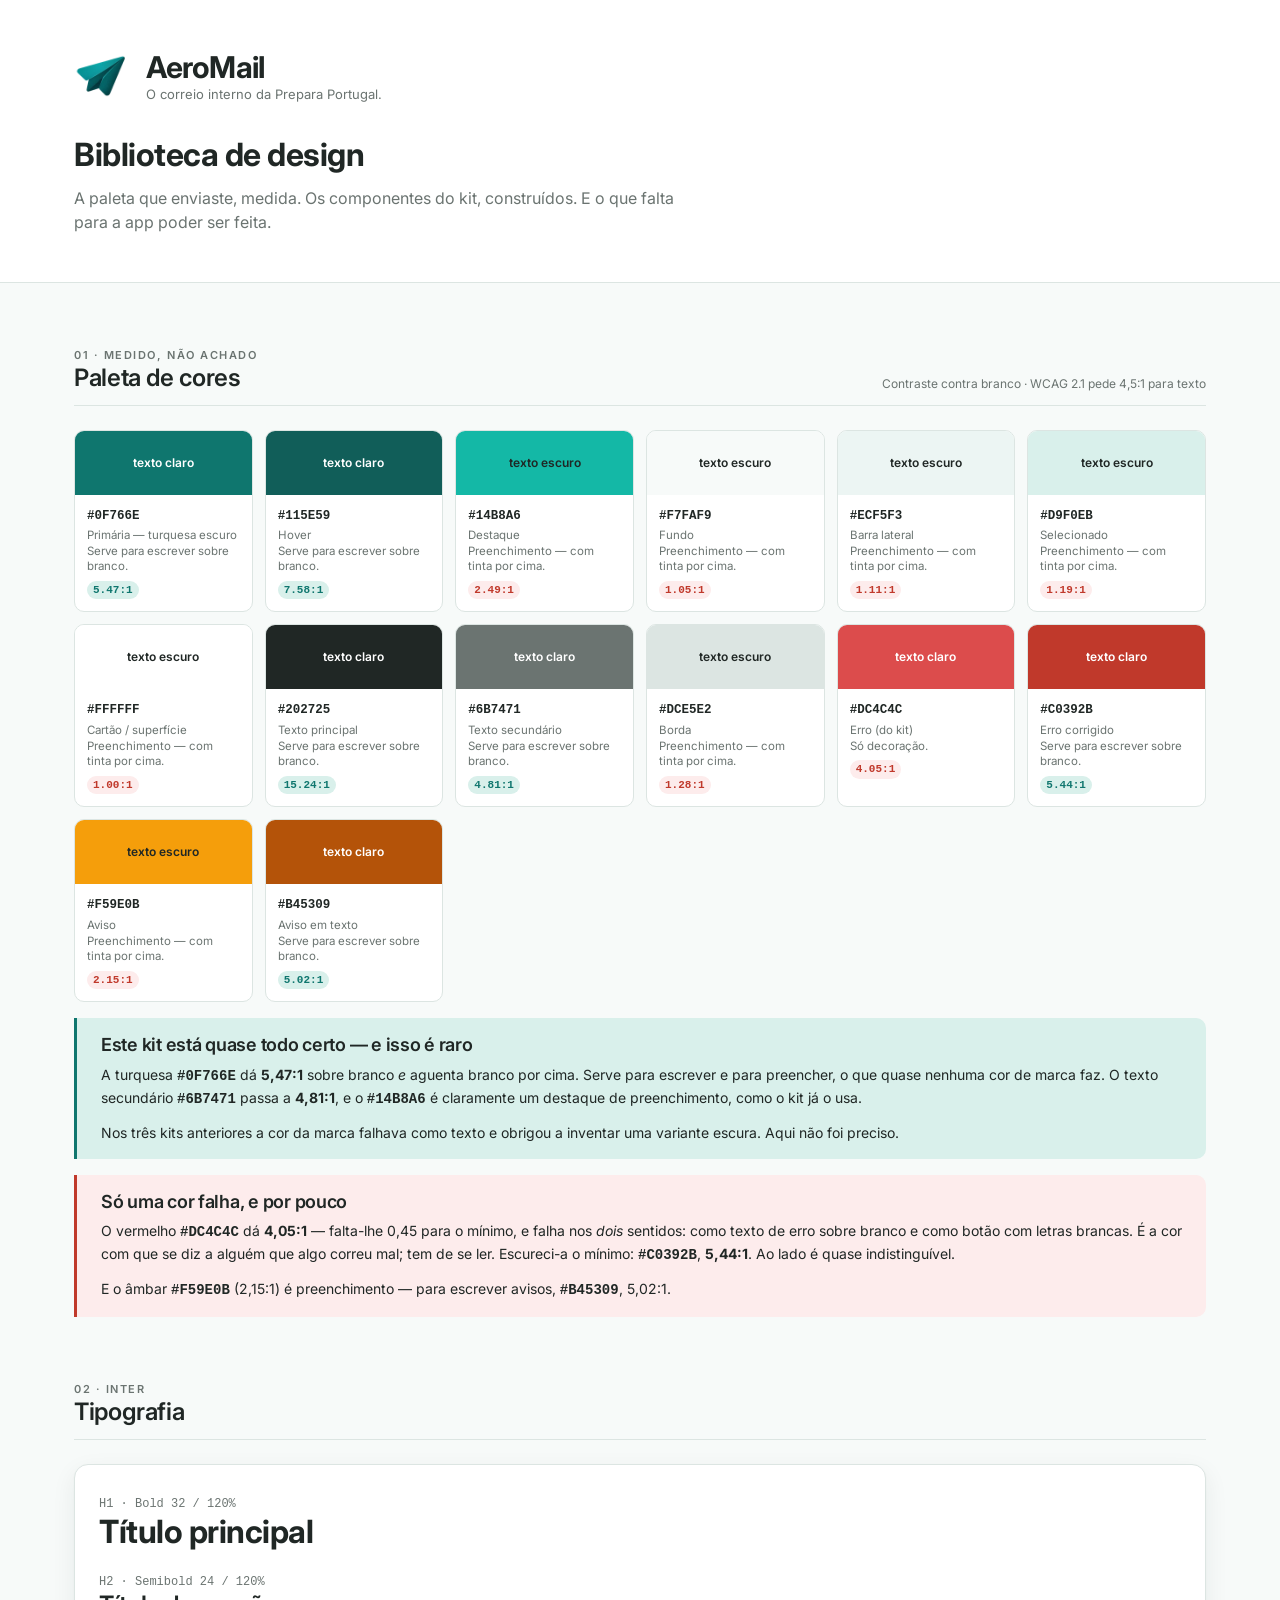
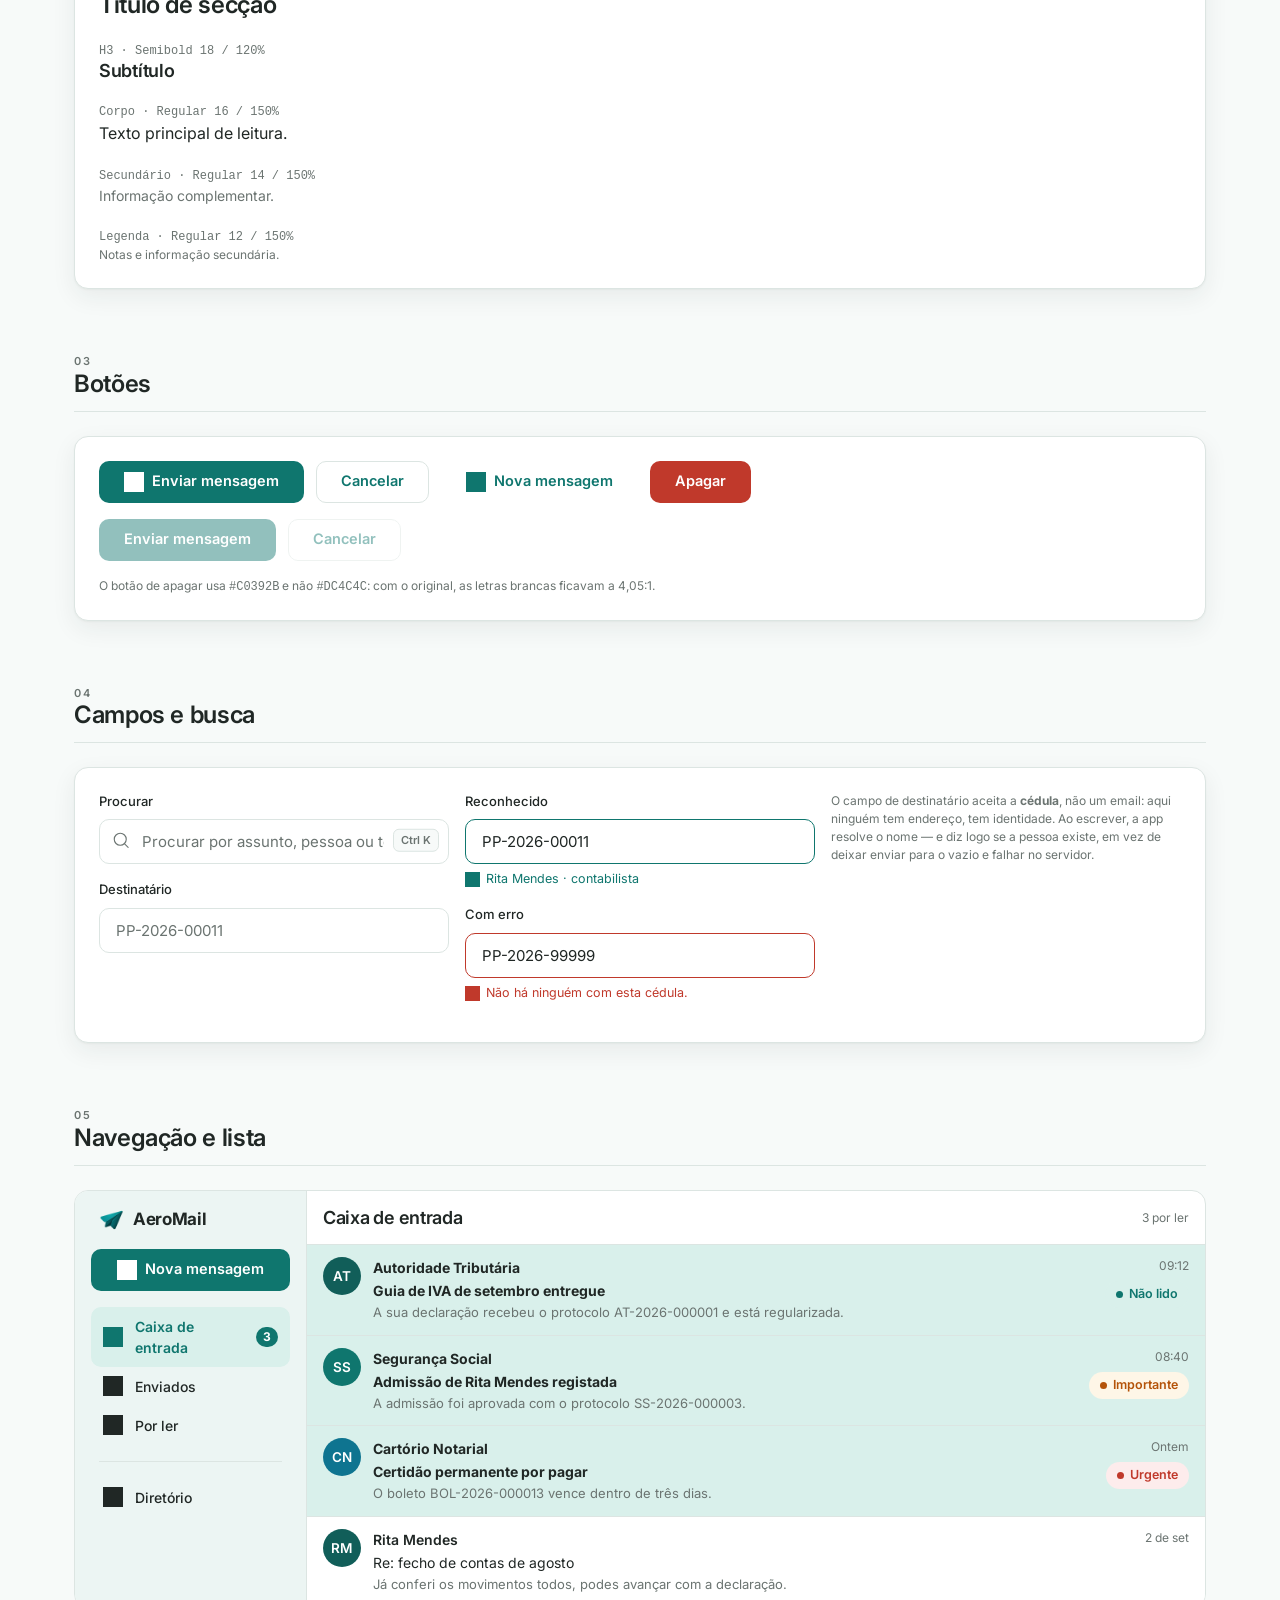
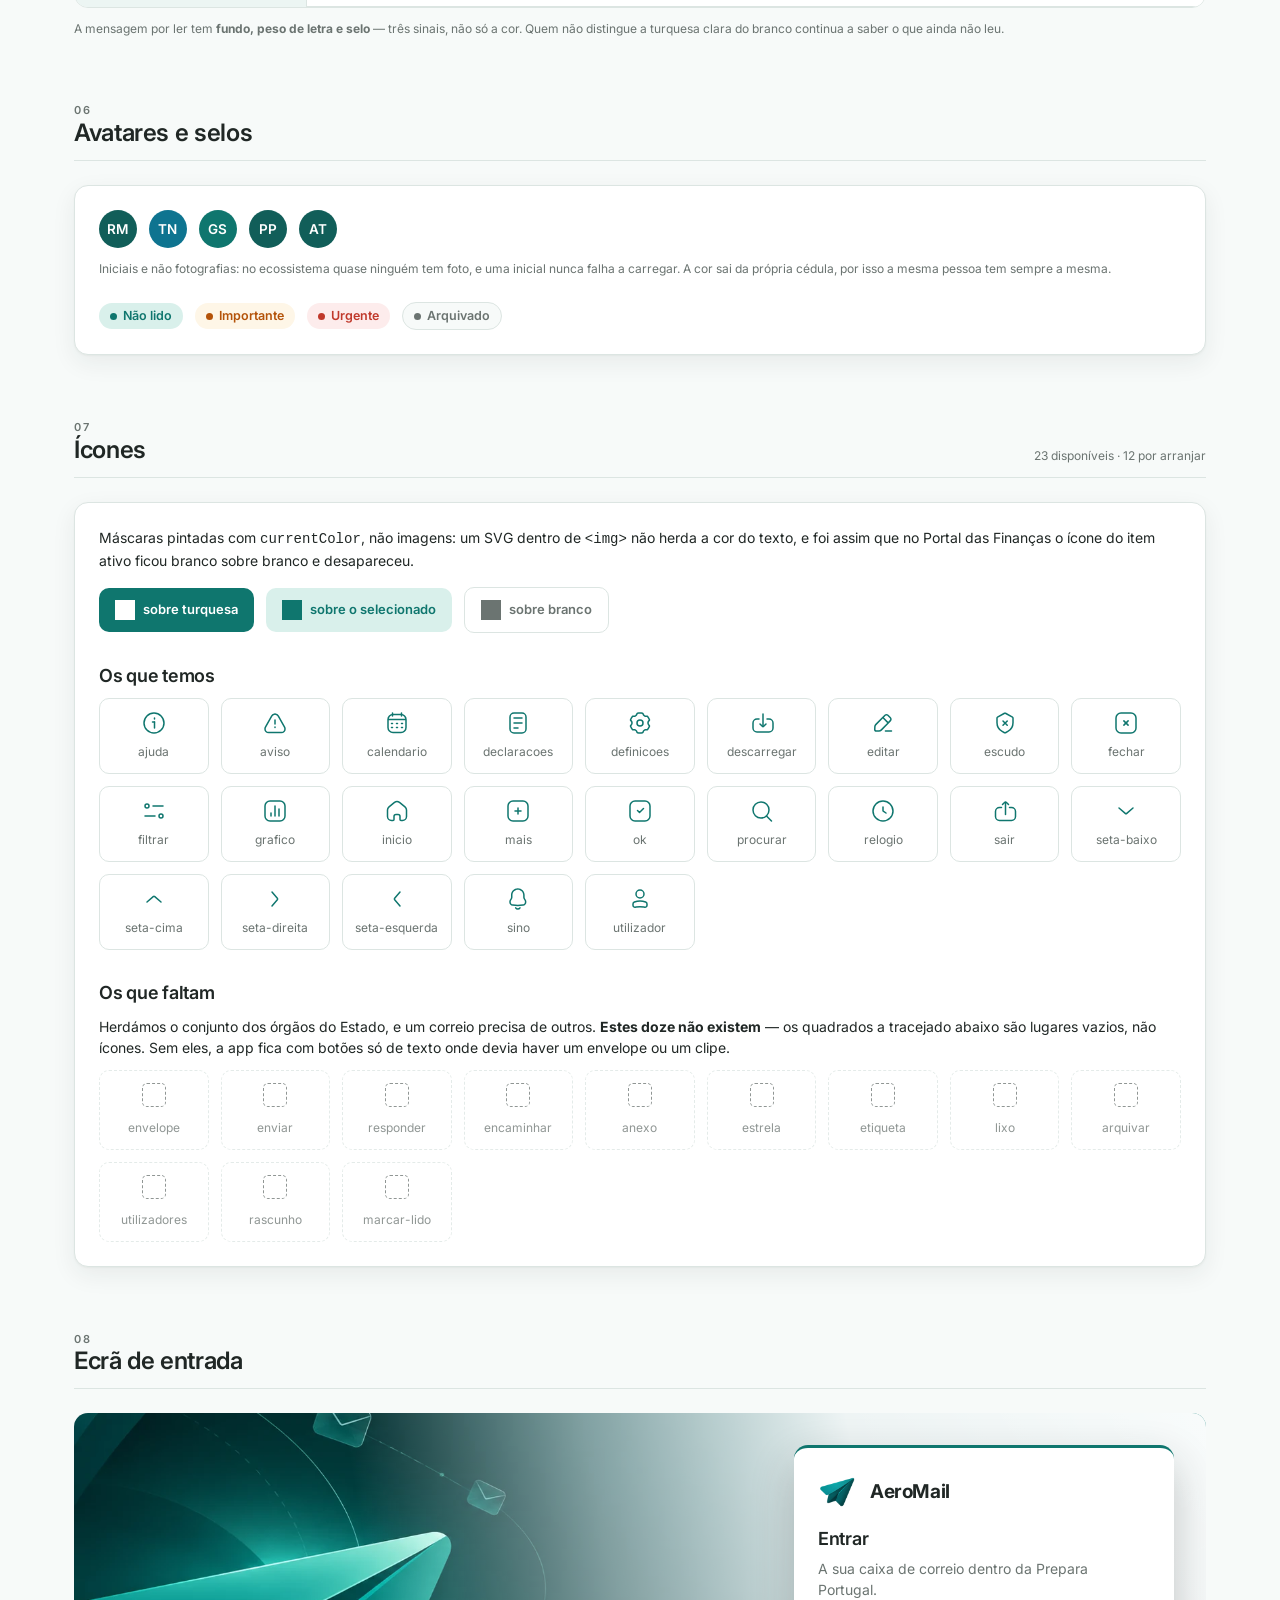
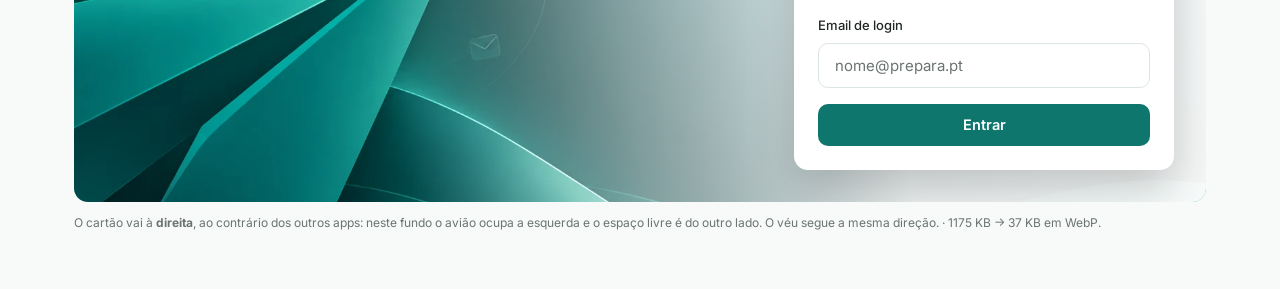
==== biblioteca.html @ ef075fa2 "feat(aeromail): biblioteca de design, marca e fundo O pp-correio passa a chamar-se AeroMail.  A pale" ====
<!DOCTYPE html>
<html lang="pt-PT">
<head>
<meta charset="UTF-8" />
<meta name="viewport" content="width=device-width, initial-scale=1.0" />
<meta name="am-versao" content="49abd3d5420c" />
<title>Biblioteca — AeroMail</title>
<link rel="icon" href="favicon-32.png" />
<link rel="preconnect" href="https://fonts.googleapis.com" />
<link rel="preconnect" href="https://fonts.gstatic.com" crossorigin />
<link rel="stylesheet" href="https://fonts.googleapis.com/css2?family=Inter:wght@400;500;600;700&display=swap" />
<style>
:root{
  /* ── a paleta do kit ────────────────────────────────────────────── */
  --am-primaria:#0F766E;      /* turquesa escuro — texto E fundo */
  --am-hover:#115E59;
  --am-destaque:#14B8A6;      /* PREENCHIMENTO, não texto */
  --am-fundo:#F7FAF9;
  --am-sidebar:#ECF5F3;
  --am-selecionado:#D9F0EB;
  --am-superficie:#FFFFFF;
  --am-tinta:#202725;
  --am-secundario:#6B7471;
  --am-borda:#DCE5E2;
  --am-erro:#DC4C4C;
  --am-aviso:#F59E0B;

  /* ── as duas correções que a medição obrigou ─────────────────────── */
  /* #DC4C4C dá 4,05:1 — falha por pouco, e falha nos dois sentidos.
     #C0392B é o mesmo vermelho, ligeiramente mais fundo: 5,44:1. */
  --am-erro-texto:#C0392B;
  /* #F59E0B é preenchimento (2,15:1). Para escrever, #B45309: 5,02:1. */
  --am-aviso-texto:#B45309;

  --am-erro-veu:#FDECEC;
  --am-aviso-veu:#FEF6E7;
  --am-ok-veu:#D9F0EB;

  --am-e1:4px; --am-e2:8px; --am-e3:12px; --am-e4:16px;
  --am-e5:24px; --am-e6:32px; --am-e7:48px; --am-e8:64px;
  --am-r:10px; --am-r-painel:14px;
  --am-sombra:0 1px 2px rgba(32,39,37,.04), 0 8px 24px rgba(32,39,37,.07);
  --am-fonte:"Inter", system-ui, -apple-system, "Segoe UI", sans-serif;
}
*{box-sizing:border-box}
body{margin:0;background:var(--am-fundo);color:var(--am-tinta);
     font:400 16px/1.5 var(--am-fonte);-webkit-font-smoothing:antialiased}
h1,h2,h3{margin:0;line-height:1.2;letter-spacing:-.015em}
h1{font-size:32px;font-weight:700} h2{font-size:24px;font-weight:600} h3{font-size:18px;font-weight:600}
p{margin:0}
a{color:var(--am-primaria)}
.env{max-width:1180px;margin:0 auto;padding:var(--am-e6) var(--am-e5) var(--am-e8)}
.sobre{font-size:11px;font-weight:600;letter-spacing:.14em;text-transform:uppercase;color:var(--am-secundario)}
.suave{color:var(--am-secundario)}
.pequeno{font-size:14px}
.legenda{font-size:12px;color:var(--am-secundario)}
.mono{font-family:ui-monospace,"SF Mono",Menlo,monospace;font-variant-numeric:tabular-nums}
section{margin-top:var(--am-e8)}
.cab{display:flex;align-items:flex-end;justify-content:space-between;gap:var(--am-e4);
     padding-bottom:var(--am-e3);border-bottom:1px solid var(--am-borda);margin-bottom:var(--am-e5)}
.painel{background:var(--am-superficie);border:1px solid var(--am-borda);
        border-radius:var(--am-r-painel);padding:var(--am-e5);box-shadow:var(--am-sombra)}
.grade{display:grid;gap:var(--am-e4);grid-template-columns:repeat(auto-fit,minmax(240px,1fr))}
.fila{display:flex;flex-wrap:wrap;gap:var(--am-e3);align-items:center}

/* ── topo ─────────────────────────────────────────────────────────── */
.topo{background:var(--am-superficie);border-bottom:1px solid var(--am-borda)}
.marca{display:flex;align-items:center;gap:var(--am-e4)}
.marca img{width:56px;height:56px;display:block}
.marca .nome{font-weight:700;font-size:30px;line-height:1;letter-spacing:-.03em}
.marca .nome small{display:block;font-weight:400;font-size:13px;letter-spacing:0;
                   color:var(--am-secundario);margin-top:6px}

/* ── paleta ───────────────────────────────────────────────────────── */
.cores{display:grid;gap:var(--am-e3);grid-template-columns:repeat(auto-fill,minmax(152px,1fr))}
.cor{border:1px solid var(--am-borda);border-radius:var(--am-r);overflow:hidden;background:#fff}
.cor .amostra{height:64px;display:grid;place-items:center;font-size:12px;font-weight:600}
.cor .ficha{padding:var(--am-e3)}
.cor .hex{font-family:ui-monospace,monospace;font-size:12.5px;font-weight:600}
.cor .uso{font-size:11.5px;color:var(--am-secundario);margin-top:3px;line-height:1.35}
.ratio{display:inline-block;font-family:ui-monospace,monospace;font-size:11px;font-weight:600;
       padding:1px 6px;border-radius:99px;margin-top:6px}
.passa{background:var(--am-ok-veu);color:var(--am-primaria)}
.falha{background:var(--am-erro-veu);color:var(--am-erro-texto)}

/* ── botões ───────────────────────────────────────────────────────── */
.botao{display:inline-flex;align-items:center;justify-content:center;gap:var(--am-e2);
       min-height:42px;padding:0 var(--am-e5);border:1px solid transparent;border-radius:var(--am-r);
       font:600 14.5px/1 var(--am-fonte);cursor:pointer;text-decoration:none;
       transition:background 120ms ease,border-color 120ms ease}
.botao-primario{background:var(--am-primaria);color:#fff}
.botao-primario:hover{background:var(--am-hover)}
.botao-secundario{background:transparent;color:var(--am-primaria);border-color:var(--am-borda)}
.botao-secundario:hover{background:var(--am-selecionado);border-color:var(--am-primaria)}
.botao-fantasma{background:transparent;color:var(--am-primaria)}
.botao-fantasma:hover{background:var(--am-selecionado)}
.botao-perigo{background:var(--am-erro-texto);color:#fff}
.botao-perigo:hover{background:#9C2E22}
.botao:disabled{opacity:.45;cursor:not-allowed}
.botao:focus-visible{outline:2px solid var(--am-primaria);outline-offset:2px}

/* ── campos ───────────────────────────────────────────────────────── */
.campo{margin-bottom:var(--am-e4)}
.campo label{display:block;font-size:13px;font-weight:500;margin-bottom:var(--am-e2)}
.campo input,.campo textarea,.campo select{
  width:100%;min-height:44px;padding:11px var(--am-e4);
  font:400 15px/1.4 var(--am-fonte);color:var(--am-tinta);background:#fff;
  border:1px solid var(--am-borda);border-radius:var(--am-r);
  transition:border-color 120ms ease,box-shadow 120ms ease}
.campo input::placeholder{color:var(--am-secundario);opacity:1}
.campo input:focus,.campo textarea:focus{outline:none;border-color:var(--am-primaria);
  box-shadow:0 0 0 3px rgba(15,118,110,.18)}
.campo.erro input{border-color:var(--am-erro-texto)}
.campo.sucesso input{border-color:var(--am-primaria)}
.campo .nota{font-size:12.5px;margin-top:6px;display:flex;align-items:center;gap:6px}
.campo.erro .nota{color:var(--am-erro-texto)}
.campo.sucesso .nota{color:var(--am-primaria)}
.busca{position:relative}
.busca input{padding-left:42px;padding-right:64px}
.busca .lupa{position:absolute;left:13px;top:50%;transform:translateY(-50%);
             width:18px;height:18px;background:var(--am-secundario);
             -webkit-mask:var(--i) center/contain no-repeat;mask:var(--i) center/contain no-repeat}
.atalho{position:absolute;right:10px;top:50%;transform:translateY(-50%);
        font-size:11px;font-weight:600;color:var(--am-secundario);
        border:1px solid var(--am-borda);border-radius:6px;padding:2px 7px;background:var(--am-fundo)}

/* ── ícones ───────────────────────────────────────────────────────── */
.icone{display:inline-block;width:20px;height:20px;flex-shrink:0;vertical-align:-4px;
       background-color:currentColor;
       -webkit-mask:var(--i) center/contain no-repeat;mask:var(--i) center/contain no-repeat}
.icones{display:grid;gap:var(--am-e3);grid-template-columns:repeat(auto-fill,minmax(108px,1fr))}
.icone-ficha{text-align:center;padding:var(--am-e3);border:1px solid var(--am-borda);border-radius:var(--am-r)}
.icone-falta{border-style:dashed;color:var(--am-secundario);opacity:.75}
.icone-ficha .legenda{margin-top:6px;word-break:break-word}

/* ── barra lateral ────────────────────────────────────────────────── */
.demo{display:grid;grid-template-columns:232px minmax(0,1fr);border:1px solid var(--am-borda);
      border-radius:var(--am-r-painel);overflow:hidden;background:#fff}
.lateral{background:var(--am-sidebar);padding:var(--am-e4);border-right:1px solid var(--am-borda)}
.lateral .marca-mini{display:flex;align-items:center;gap:var(--am-e2);padding:0 var(--am-e2) var(--am-e4)}
.lateral .marca-mini img{width:26px;height:26px}
.lateral .marca-mini span{font-weight:700;font-size:17px;letter-spacing:-.02em}
.lateral a{display:flex;align-items:center;gap:var(--am-e3);padding:9px var(--am-e3);
  border-radius:var(--am-r);color:var(--am-tinta);text-decoration:none;font-size:14px;font-weight:500}
.lateral a:hover{background:var(--am-selecionado)}
.lateral a[aria-current="page"]{background:var(--am-selecionado);color:var(--am-primaria);font-weight:600}
.lateral .conta{margin-left:auto;font-size:12px;font-weight:700;
                background:var(--am-primaria);color:#fff;border-radius:99px;padding:1px 7px}
.lateral hr{border:0;border-top:1px solid var(--am-borda);margin:var(--am-e4) var(--am-e2)}

/* ── avatares ─────────────────────────────────────────────────────── */
.avatar{width:38px;height:38px;border-radius:50%;display:grid;place-items:center;
        font-weight:600;font-size:13.5px;color:#fff;flex-shrink:0;letter-spacing:.02em}

/* ── selos ────────────────────────────────────────────────────────── */
.selo{display:inline-flex;align-items:center;gap:6px;padding:4px 11px;border-radius:99px;
      font-size:12.5px;font-weight:600}
.selo .ponto{width:7px;height:7px;border-radius:50%;background:currentColor}
.selo-nao-lido{background:var(--am-ok-veu);color:var(--am-primaria)}
.selo-importante{background:var(--am-aviso-veu);color:var(--am-aviso-texto)}
.selo-urgente{background:var(--am-erro-veu);color:var(--am-erro-texto)}
.selo-neutro{background:var(--am-fundo);color:var(--am-secundario);border:1px solid var(--am-borda)}

/* ── item de correio ──────────────────────────────────────────────── */
.item{display:flex;align-items:flex-start;gap:var(--am-e3);padding:var(--am-e3) var(--am-e4);
      border-bottom:1px solid var(--am-borda);cursor:pointer;background:#fff}
.item:hover{background:var(--am-fundo)}
.item[data-nao-lido="true"]{background:var(--am-selecionado)}
.item[data-nao-lido="true"] .de,.item[data-nao-lido="true"] .assunto{font-weight:700}
.item .de{font-size:14px;font-weight:600}
.item .assunto{font-size:14px;margin-top:2px}
.item .excerto{font-size:13px;color:var(--am-secundario);margin-top:2px;
               overflow:hidden;text-overflow:ellipsis;white-space:nowrap}
.item .hora{font-size:12px;color:var(--am-secundario);white-space:nowrap}
.lista{border:1px solid var(--am-borda);border-radius:var(--am-r-painel);overflow:hidden}
.lista .item:last-child{border-bottom:0}

/* ── entrada ──────────────────────────────────────────────────────── */
.entrada{position:relative;min-height:340px;display:flex;align-items:center;
         justify-content:flex-end;padding:var(--am-e6);
         background:url('web/marca/fundo-entrada.webp') center/cover;
         border-radius:var(--am-r-painel);overflow:hidden}
/* O avião do fundo está à ESQUERDA e o espaço livre à direita — ao
   contrário dos outros apps, o cartão assenta à direita. */
.entrada::before{content:'';position:absolute;inset:0;
  background:linear-gradient(260deg, rgba(255,255,255,.97) 0%, rgba(255,255,255,.93) 30%,
             rgba(255,255,255,.5) 52%, rgba(255,255,255,0) 72%)}
.entrada-cartao{position:relative;width:100%;max-width:380px;background:#fff;
  border-radius:var(--am-r-painel);border-top:3px solid var(--am-primaria);
  box-shadow:0 18px 44px rgba(32,39,37,.24);padding:var(--am-e5)}

.aviso-caixa{background:var(--am-selecionado);border-left:3px solid var(--am-primaria);
             border-radius:0 var(--am-r) var(--am-r) 0;padding:var(--am-e4) var(--am-e5);
             margin-top:var(--am-e4)}
</style>
</head>
<body>

<header class="topo">
  <div class="env" style="padding-block:var(--am-e7)">
    <div class="marca">
      <picture>
        <source srcset="web/marca/am-marca.webp" type="image/webp" />
        <img src="web/marca/am-marca.png" alt="" width="56" height="56" />
      </picture>
      <div class="nome">AeroMail<small>O correio interno da Prepara Portugal.</small></div>
    </div>
    <h1 style="margin-top:var(--am-e6);max-width:20ch">Biblioteca de design</h1>
    <p class="suave" style="margin-top:var(--am-e3);max-width:62ch">
      A paleta que enviaste, medida. Os componentes do kit, construídos. E o
      que falta para a app poder ser feita.
    </p>
  </div>
</header>

<div class="env">

<!-- ═══ 01. PALETA ═══════════════════════════════════════════════ -->
<section style="margin-top:var(--am-e6)">
  <div class="cab">
    <div><p class="sobre">01 · medido, não achado</p><h2>Paleta de cores</h2></div>
    <p class="legenda">Contraste contra branco · WCAG 2.1 pede 4,5:1 para texto</p>
  </div>

  <div class="cores" id="cores"></div>

  <div class="aviso-caixa">
    <h3>Este kit está quase todo certo — e isso é raro</h3>
    <p class="pequeno" style="margin-top:var(--am-e2)">
      A turquesa <strong class="mono">#0F766E</strong> dá <strong>5,47:1</strong>
      sobre branco <em>e</em> aguenta branco por cima. Serve para escrever e para
      preencher, o que quase nenhuma cor de marca faz. O texto secundário
      <strong class="mono">#6B7471</strong> passa a <strong>4,81:1</strong>, e o
      <strong class="mono">#14B8A6</strong> é claramente um destaque de
      preenchimento, como o kit já o usa.
    </p>
    <p class="pequeno" style="margin-top:var(--am-e3)">
      Nos três kits anteriores a cor da marca falhava como texto e obrigou a
      inventar uma variante escura. Aqui não foi preciso.
    </p>
  </div>

  <div class="aviso-caixa" style="border-left-color:var(--am-erro-texto);background:var(--am-erro-veu)">
    <h3>Só uma cor falha, e por pouco</h3>
    <p class="pequeno" style="margin-top:var(--am-e2)">
      O vermelho <strong class="mono">#DC4C4C</strong> dá <strong>4,05:1</strong> —
      falta-lhe 0,45 para o mínimo, e falha nos <em>dois</em> sentidos: como texto
      de erro sobre branco e como botão com letras brancas. É a cor com que se
      diz a alguém que algo correu mal; tem de se ler.
      Escureci-a o mínimo: <strong class="mono">#C0392B</strong>, <strong>5,44:1</strong>.
      Ao lado é quase indistinguível.
    </p>
    <p class="pequeno" style="margin-top:var(--am-e3)">
      E o âmbar <strong class="mono">#F59E0B</strong> (2,15:1) é preenchimento —
      para escrever avisos, <strong class="mono">#B45309</strong>, 5,02:1.
    </p>
  </div>
</section>

<!-- ═══ 02. TIPOGRAFIA ═══════════════════════════════════════════ -->
<section>
  <div class="cab"><div><p class="sobre">02 · Inter</p><h2>Tipografia</h2></div></div>
  <div class="painel" style="display:grid;gap:var(--am-e4)">
    <div><span class="legenda mono">H1 · Bold 32 / 120%</span><h1>Título principal</h1></div>
    <div><span class="legenda mono">H2 · Semibold 24 / 120%</span><h2>Título de secção</h2></div>
    <div><span class="legenda mono">H3 · Semibold 18 / 120%</span><h3>Subtítulo</h3></div>
    <div><span class="legenda mono">Corpo · Regular 16 / 150%</span><p>Texto principal de leitura.</p></div>
    <div><span class="legenda mono">Secundário · Regular 14 / 150%</span><p class="pequeno suave">Informação complementar.</p></div>
    <div><span class="legenda mono">Legenda · Regular 12 / 150%</span><p class="legenda">Notas e informação secundária.</p></div>
  </div>
</section>

<!-- ═══ 03. BOTÕES ═══════════════════════════════════════════════ -->
<section>
  <div class="cab"><div><p class="sobre">03</p><h2>Botões</h2></div></div>
  <div class="painel">
    <div class="fila">
      <button class="botao botao-primario">
        <span class="icone i-seta-direita"></span>Enviar mensagem</button>
      <button class="botao botao-secundario">Cancelar</button>
      <button class="botao botao-fantasma"><span class="icone i-mais"></span>Nova mensagem</button>
      <button class="botao botao-perigo">Apagar</button>
    </div>
    <div class="fila" style="margin-top:var(--am-e4)">
      <button class="botao botao-primario" disabled>Enviar mensagem</button>
      <button class="botao botao-secundario" disabled>Cancelar</button>
    </div>
    <p class="legenda" style="margin-top:var(--am-e4)">
      O botão de apagar usa <span class="mono">#C0392B</span> e não
      <span class="mono">#DC4C4C</span>: com o original, as letras brancas
      ficavam a 4,05:1.
    </p>
  </div>
</section>

<!-- ═══ 04. CAMPOS E BUSCA ═══════════════════════════════════════ -->
<section>
  <div class="cab"><div><p class="sobre">04</p><h2>Campos e busca</h2></div></div>
  <div class="painel grade">
    <div>
      <div class="campo busca">
        <label for="b">Procurar</label>
        <span class="lupa" style="--i:url(web/icones/procurar.svg);top:calc(50% + 12px)"></span>
        <input id="b" placeholder="Procurar por assunto, pessoa ou texto…" />
        <span class="atalho" style="top:calc(50% + 12px)">Ctrl K</span>
      </div>
      <div class="campo">
        <label for="d">Destinatário</label>
        <input id="d" class="mono" placeholder="PP-2026-00011" />
      </div>
    </div>
    <div>
      <div class="campo sucesso">
        <label for="ok">Reconhecido</label>
        <input id="ok" class="mono" value="PP-2026-00011" />
        <p class="nota"><span class="icone i-ok" style="width:15px;height:15px"></span>
          Rita Mendes · contabilista</p>
      </div>
      <div class="campo erro">
        <label for="er">Com erro</label>
        <input id="er" class="mono" value="PP-2026-99999" aria-invalid="true" />
        <p class="nota"><span class="icone i-aviso" style="width:15px;height:15px"></span>
          Não há ninguém com esta cédula.</p>
      </div>
    </div>
    <div>
      <p class="legenda">
        O campo de destinatário aceita a <strong>cédula</strong>, não um email:
        aqui ninguém tem endereço, tem identidade. Ao escrever, a app resolve o
        nome — e diz logo se a pessoa existe, em vez de deixar enviar para o
        vazio e falhar no servidor.
      </p>
    </div>
  </div>
</section>

<!-- ═══ 05. BARRA LATERAL ════════════════════════════════════════ -->
<section>
  <div class="cab"><div><p class="sobre">05</p><h2>Navegação e lista</h2></div></div>
  <div class="demo">
    <aside class="lateral">
      <div class="marca-mini">
        <img src="web/marca/am-marca.png" alt="" />
        <span>AeroMail</span>
      </div>
      <button class="botao botao-primario" style="width:100%;margin-bottom:var(--am-e4)">
        <span class="icone i-mais"></span>Nova mensagem</button>
      <a href="#" aria-current="page"><span class="icone i-inicio"></span>Caixa de entrada
        <span class="conta">3</span></a>
      <a href="#"><span class="icone i-seta-direita"></span>Enviados</a>
      <a href="#"><span class="icone i-relogio"></span>Por ler</a>
      <hr />
      <a href="#"><span class="icone i-utilizador"></span>Diretório</a>
    </aside>

    <div>
      <div style="padding:var(--am-e4);border-bottom:1px solid var(--am-borda);
                  display:flex;align-items:center;justify-content:space-between">
        <h3 style="margin:0">Caixa de entrada</h3>
        <span class="legenda">3 por ler</span>
      </div>
      <div id="lista-demo"></div>
    </div>
  </div>
  <p class="legenda" style="margin-top:var(--am-e3)">
    A mensagem por ler tem <strong>fundo, peso de letra e selo</strong> — três
    sinais, não só a cor. Quem não distingue a turquesa clara do branco continua
    a saber o que ainda não leu.
  </p>
</section>

<!-- ═══ 06. AVATARES E SELOS ═════════════════════════════════════ -->
<section>
  <div class="cab"><div><p class="sobre">06</p><h2>Avatares e selos</h2></div></div>
  <div class="painel">
    <div class="fila" id="avatares"></div>
    <p class="legenda" style="margin-top:var(--am-e3)">
      Iniciais e não fotografias: no ecossistema quase ninguém tem foto, e uma
      inicial nunca falha a carregar. A cor sai da própria cédula, por isso a
      mesma pessoa tem sempre a mesma.
    </p>
    <div class="fila" style="margin-top:var(--am-e5)">
      <span class="selo selo-nao-lido"><span class="ponto"></span>Não lido</span>
      <span class="selo selo-importante"><span class="ponto"></span>Importante</span>
      <span class="selo selo-urgente"><span class="ponto"></span>Urgente</span>
      <span class="selo selo-neutro"><span class="ponto"></span>Arquivado</span>
    </div>
  </div>
</section>

<!-- ═══ 07. ÍCONES ═══════════════════════════════════════════════ -->
<section>
  <div class="cab">
    <div><p class="sobre">07</p><h2>Ícones</h2></div>
    <p class="legenda" id="conta-icones"></p>
  </div>
  <div class="painel">
    <p class="pequeno">
      Máscaras pintadas com <span class="mono">currentColor</span>, não imagens:
      um SVG dentro de <span class="mono">&lt;img&gt;</span> não herda a cor do
      texto, e foi assim que no Portal das Finanças o ícone do item ativo ficou
      branco sobre branco e desapareceu.
    </p>

    <div class="fila" style="margin-top:var(--am-e4)">
      <div style="background:var(--am-primaria);color:#fff;padding:12px 16px;border-radius:var(--am-r);
                  display:flex;gap:8px;align-items:center;font-size:13px;font-weight:600">
        <span class="icone i-inicio"></span>sobre turquesa</div>
      <div style="background:var(--am-selecionado);color:var(--am-primaria);padding:12px 16px;
                  border-radius:var(--am-r);display:flex;gap:8px;align-items:center;font-size:13px;font-weight:600">
        <span class="icone i-inicio"></span>sobre o selecionado</div>
      <div style="background:#fff;color:var(--am-secundario);border:1px solid var(--am-borda);
                  padding:12px 16px;border-radius:var(--am-r);display:flex;gap:8px;align-items:center;
                  font-size:13px;font-weight:600">
        <span class="icone i-inicio"></span>sobre branco</div>
    </div>

    <h3 style="margin:var(--am-e6) 0 var(--am-e3)">Os que temos</h3>
    <div class="icones" id="icones"></div>

    <h3 style="margin:var(--am-e6) 0 var(--am-e3)">Os que faltam</h3>
    <p class="pequeno" style="margin-bottom:var(--am-e3)">
      Herdámos o conjunto dos órgãos do Estado, e um correio precisa de outros.
      <strong>Estes doze não existem</strong> — os quadrados a tracejado abaixo
      são lugares vazios, não ícones. Sem eles, a app fica com botões só de
      texto onde devia haver um envelope ou um clipe.
    </p>
    <div class="icones" id="icones-falta"></div>
  </div>
</section>

<!-- ═══ 08. ENTRADA ══════════════════════════════════════════════ -->
<section>
  <div class="cab"><div><p class="sobre">08</p><h2>Ecrã de entrada</h2></div></div>
  <div class="entrada">
    <div class="entrada-cartao">
      <div style="display:flex;align-items:center;gap:var(--am-e3);margin-bottom:var(--am-e4)">
        <img src="web/marca/am-marca.png" alt="" width="40" height="40" />
        <div style="font-weight:700;font-size:19px;letter-spacing:-.02em">AeroMail</div>
      </div>
      <h3 style="margin-bottom:var(--am-e2)">Entrar</h3>
      <p class="pequeno suave" style="margin-bottom:var(--am-e4)">
        A sua caixa de correio dentro da Prepara Portugal.
      </p>
      <div class="campo"><label>Email de login</label>
        <input placeholder="nome@prepara.pt" /></div>
      <button class="botao botao-primario" style="width:100%">Entrar</button>
    </div>
  </div>
  <p class="legenda" style="margin-top:var(--am-e3)">
    O cartão vai à <strong>direita</strong>, ao contrário dos outros apps: neste
    fundo o avião ocupa a esquerda e o espaço livre é do outro lado. O véu segue
    a mesma direção. · 1175 KB → 37 KB em WebP.
  </p>
</section>

</div>

<script>
// ── a paleta, medida no browser ────────────────────────────────────
const PALETA = [
  ['#0F766E','Primária — turquesa escuro'], ['#115E59','Hover'],
  ['#14B8A6','Destaque'], ['#F7FAF9','Fundo'], ['#ECF5F3','Barra lateral'],
  ['#D9F0EB','Selecionado'], ['#FFFFFF','Cartão / superfície'],
  ['#202725','Texto principal'], ['#6B7471','Texto secundário'],
  ['#DCE5E2','Borda'], ['#DC4C4C','Erro (do kit)'],
  ['#C0392B','Erro corrigido'], ['#F59E0B','Aviso'], ['#B45309','Aviso em texto'],
];

function lum(hex) {
  const v = [1,3,5].map(i => parseInt(hex.substr(i,2),16)/255)
    .map(c => c <= 0.03928 ? c/12.92 : Math.pow((c+0.055)/1.055, 2.4));
  return 0.2126*v[0] + 0.7152*v[1] + 0.0722*v[2];
}
function contraste(a,b){const la=lum(a),lb=lum(b);
  return (Math.max(la,lb)+0.05)/(Math.min(la,lb)+0.05);}

document.getElementById('cores').innerHTML = PALETA.map(([hex, nome]) => {
  const cb = contraste(hex,'#FFFFFF'), ct = contraste(hex,'#202725');
  const claroPorCima = cb < ct;
  const uso = cb >= 4.5 ? 'Serve para escrever sobre branco.'
    : (ct >= 4.5 ? 'Preenchimento — com tinta por cima.' : 'Só decoração.');
  return `
    <div class="cor">
      <div class="amostra" style="background:${hex};color:${claroPorCima ? '#202725' : '#FFFFFF'}">
        ${claroPorCima ? 'texto escuro' : 'texto claro'}
      </div>
      <div class="ficha">
        <div class="hex">${hex}</div>
        <div class="uso">${nome}<br />${uso}</div>
        <span class="ratio ${cb >= 4.5 ? 'passa' : 'falha'}">${cb.toFixed(2)}:1</span>
      </div>
    </div>`;
}).join('');

// ── ícones ─────────────────────────────────────────────────────────
const TEMOS = ['ajuda','aviso','calendario','declaracoes','definicoes','descarregar',
  'editar','escudo','fechar','filtrar','grafico','inicio','mais','ok','procurar',
  'relogio','sair','seta-baixo','seta-cima','seta-direita','seta-esquerda','sino','utilizador'];
const FALTAM = ['envelope','enviar','responder','encaminhar','anexo','estrela',
  'etiqueta','lixo','arquivar','utilizadores','rascunho','marcar-lido'];

document.getElementById('conta-icones').textContent =
  `${TEMOS.length} disponíveis · ${FALTAM.length} por arranjar`;

document.getElementById('icones').innerHTML = TEMOS.map(n => `
  <div class="icone-ficha">
    <span class="icone" style="--i:url(web/icones/${n}.svg);width:24px;height:24px;color:var(--am-primaria)"></span>
    <div class="legenda">${n}</div>
  </div>`).join('');

document.getElementById('icones-falta').innerHTML = FALTAM.map(n => `
  <div class="icone-ficha icone-falta">
    <span style="display:inline-block;width:24px;height:24px;border:1px dashed currentColor;border-radius:5px"></span>
    <div class="legenda">${n}</div>
  </div>`).join('');

// ── avatares: a cor sai da cédula ──────────────────────────────────
const TONS = ['#0F766E','#115E59','#0E7490','#5B4B8A','#9A6A1E','#8A3B3B','#2F6B4F'];
function avatar(nome, cedula) {
  const iniciais = nome.split(' ').filter(Boolean).slice(0,2)
    .map(p => p[0].toUpperCase()).join('');
  let soma = 0;
  for (const c of cedula) soma = (soma + c.charCodeAt(0)) % 997;
  return `<div class="avatar" style="background:${TONS[soma % TONS.length]}"
               title="${nome}">${iniciais}</div>`;
}
document.getElementById('avatares').innerHTML = [
  ['Rita Mendes','PP-2026-00011'], ['Tiago Nunes','PP-2026-00012'],
  ['Germano Silva','PP-2026-00010'], ['Professor Prepara','PP-2026-00002'],
  ['Autoridade Tributária','EP-2026-00006'],
].map(([n,c]) => avatar(n,c)).join('');

// ── a lista de correio ─────────────────────────────────────────────
const CORREIO = [
  { de:'Autoridade Tributária', cedula:'EP-2026-00006', naoLido:true, hora:'09:12',
    assunto:'Guia de IVA de setembro entregue', selo:'nao-lido',
    excerto:'A sua declaração recebeu o protocolo AT-2026-000001 e está regularizada.' },
  { de:'Segurança Social', cedula:'EP-2026-00005', naoLido:true, hora:'08:40',
    assunto:'Admissão de Rita Mendes registada', selo:'importante',
    excerto:'A admissão foi aprovada com o protocolo SS-2026-000003.' },
  { de:'Cartório Notarial', cedula:'EP-2026-00007', naoLido:true, hora:'Ontem',
    assunto:'Certidão permanente por pagar', selo:'urgente',
    excerto:'O boleto BOL-2026-000013 vence dentro de três dias.' },
  { de:'Rita Mendes', cedula:'PP-2026-00011', naoLido:false, hora:'2 de set',
    assunto:'Re: fecho de contas de agosto', selo:null,
    excerto:'Já conferi os movimentos todos, podes avançar com a declaração.' },
];
document.getElementById('lista-demo').innerHTML = CORREIO.map(m => `
  <div class="item" data-nao-lido="${m.naoLido}">
    ${avatar(m.de, m.cedula)}
    <div style="flex:1;min-width:0">
      <div class="de">${m.de}</div>
      <div class="assunto">${m.assunto}</div>
      <div class="excerto">${m.excerto}</div>
    </div>
    <div style="text-align:right;display:flex;flex-direction:column;align-items:flex-end;gap:6px">
      <span class="hora">${m.hora}</span>
      ${m.selo ? `<span class="selo selo-${m.selo}"><span class="ponto"></span>${
        {'nao-lido':'Não lido','importante':'Importante','urgente':'Urgente'}[m.selo]}</span>` : ''}
    </div>
  </div>`).join('');
</script>
</body>
</html>
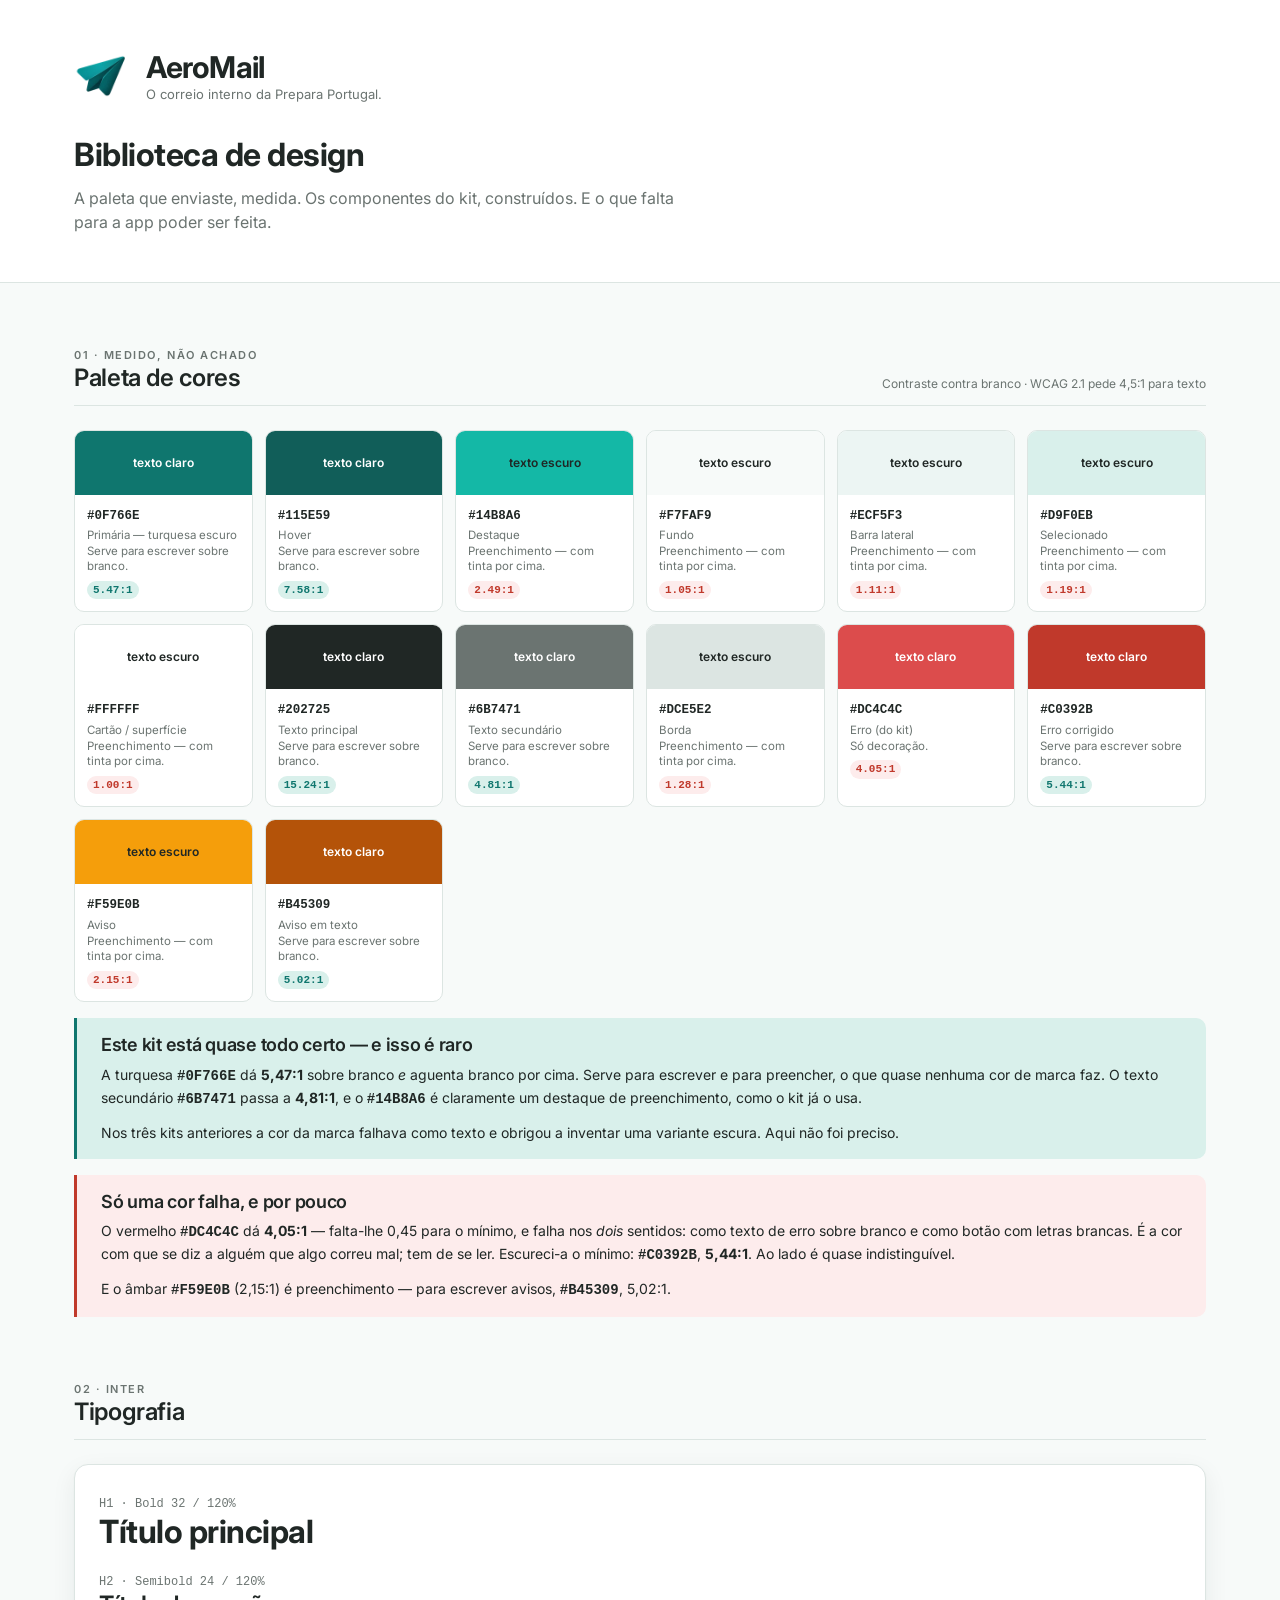
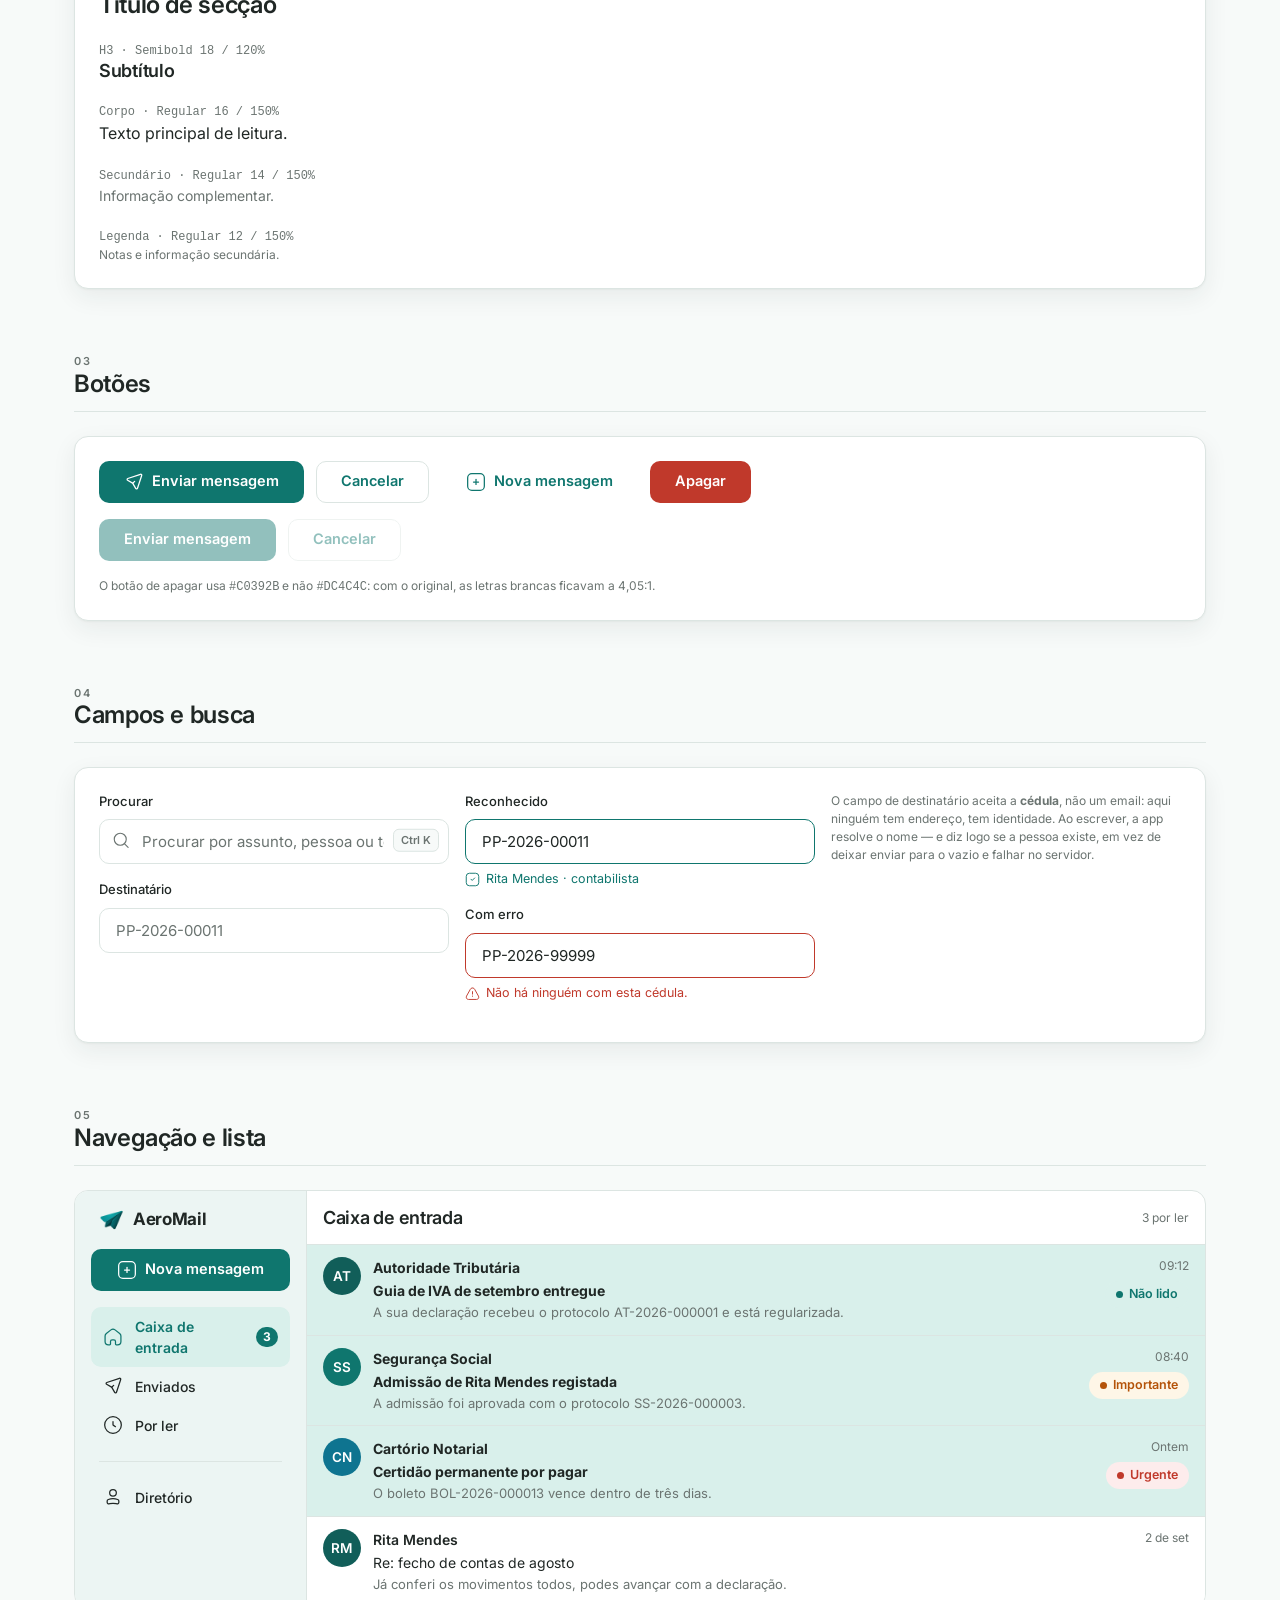
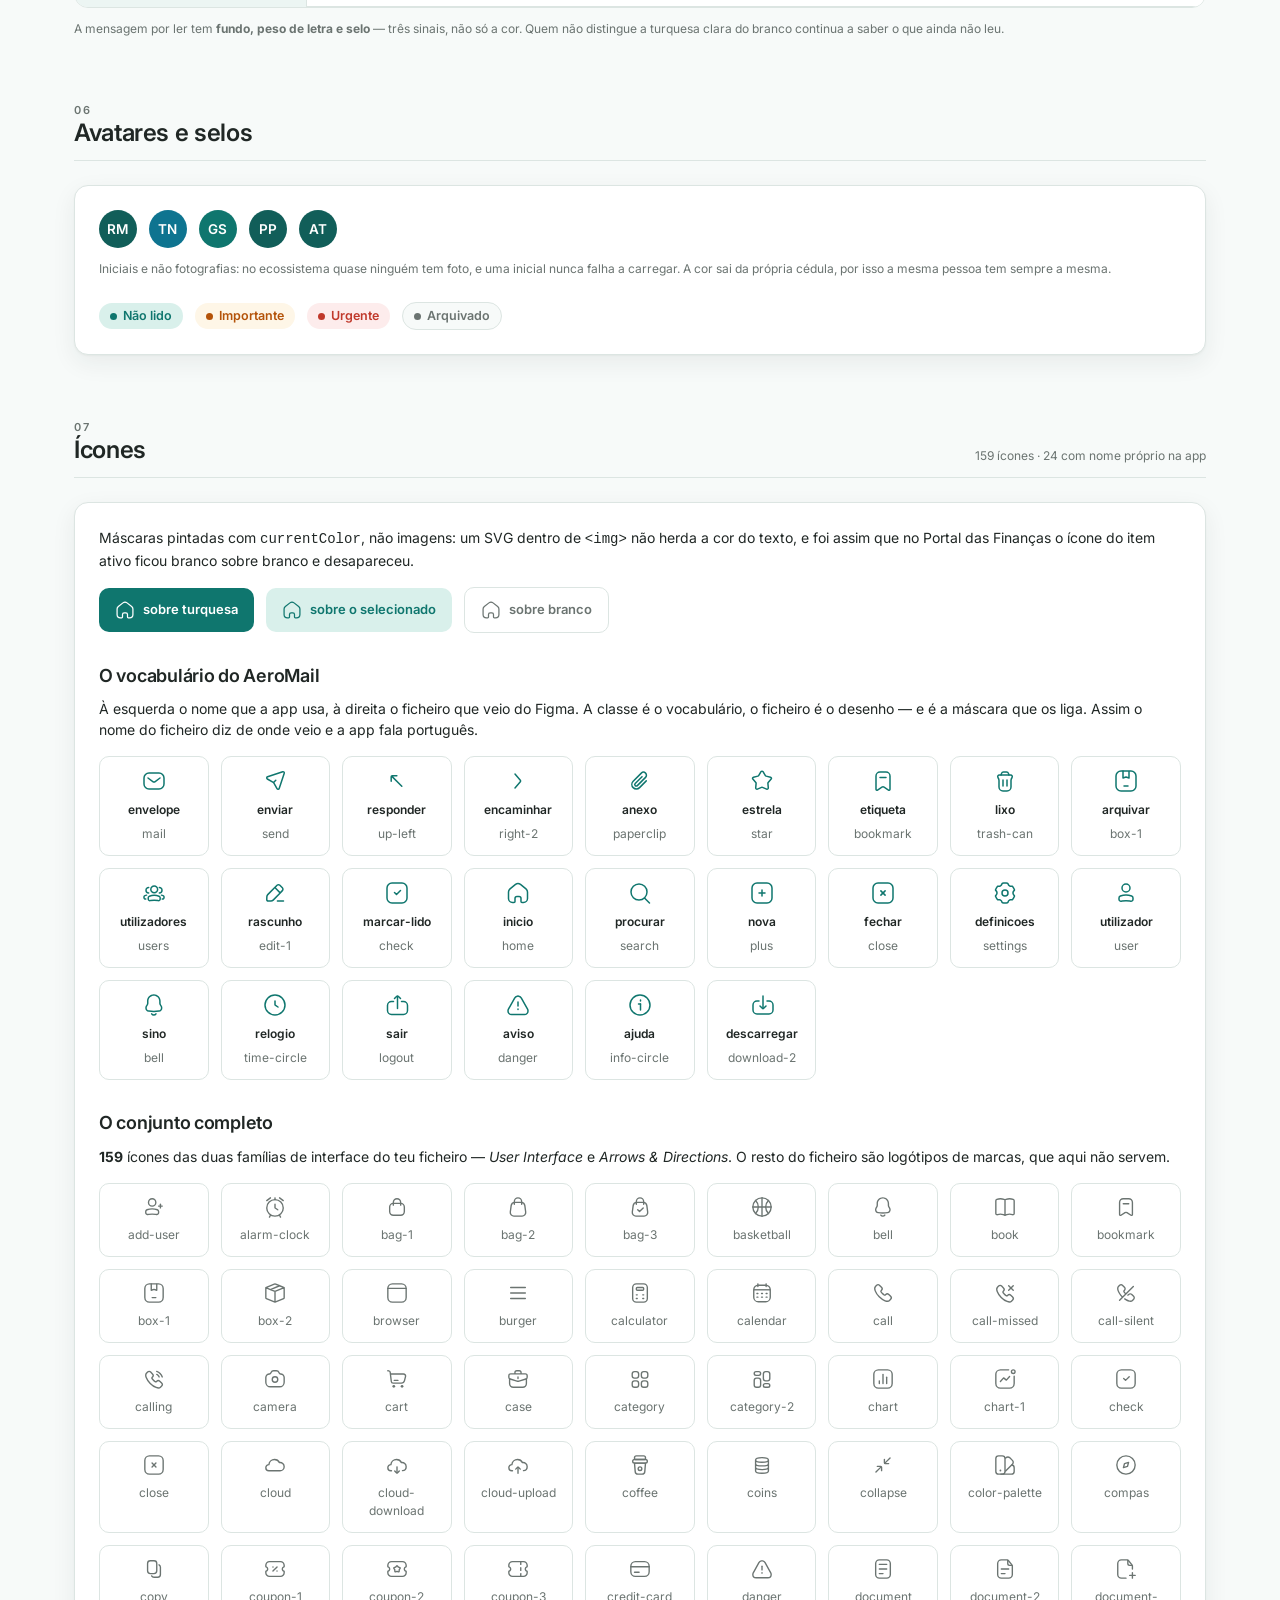
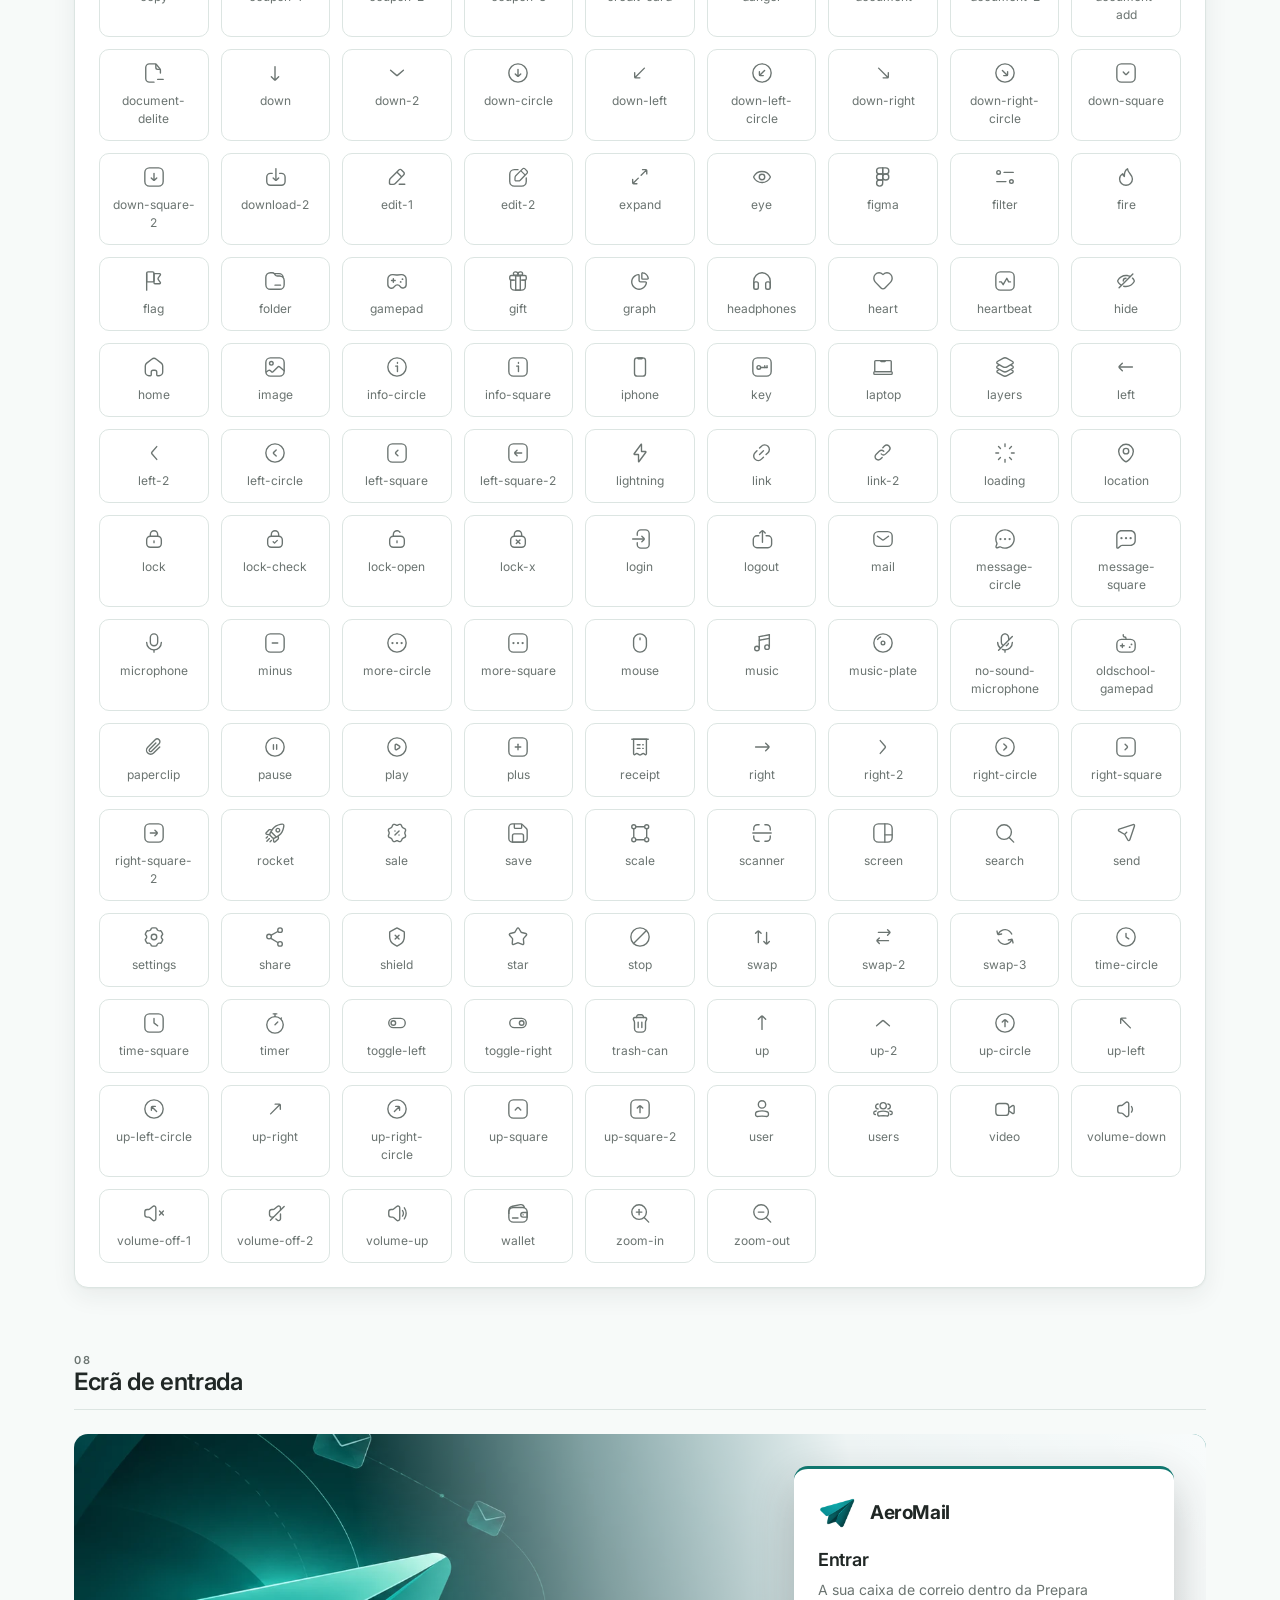
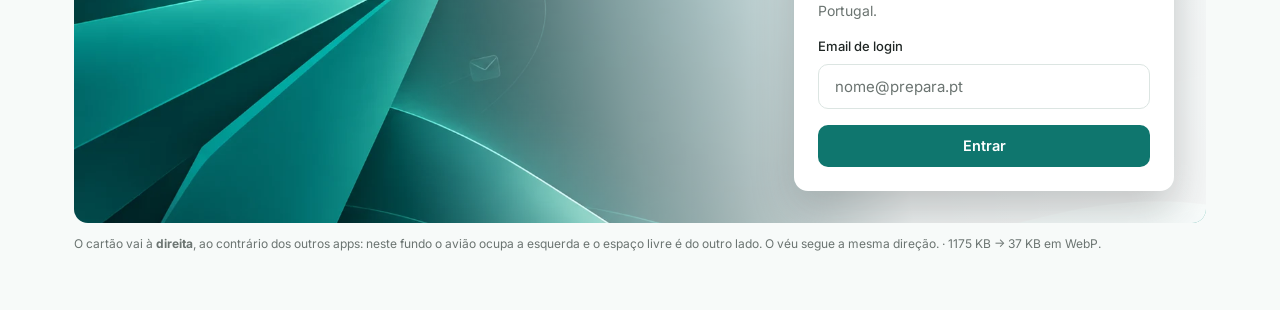
==== commit de31a879: "feat(aeromail): a biblioteca de ícones inteira, do Figma Fui ver o ficheiro. Das 413 famílias, quase" ====
--- a/biblioteca.html
+++ b/biblioteca.html
@@ -3,7 +3,7 @@
 <head>
 <meta charset="UTF-8" />
 <meta name="viewport" content="width=device-width, initial-scale=1.0" />
-<meta name="am-versao" content="49abd3d5420c" />
+<meta name="am-versao" content="0e875cf015ee" />
 <title>Biblioteca — AeroMail</title>
 <link rel="icon" href="favicon-32.png" />
 <link rel="preconnect" href="https://fonts.googleapis.com" />
@@ -128,6 +128,30 @@
 .icone{display:inline-block;width:20px;height:20px;flex-shrink:0;vertical-align:-4px;
        background-color:currentColor;
        -webkit-mask:var(--i) center/contain no-repeat;mask:var(--i) center/contain no-repeat}
+.i-envelope { --i: url(web/icones/mail.svg); }
+.i-enviar { --i: url(web/icones/send.svg); }
+.i-responder { --i: url(web/icones/up-left.svg); }
+.i-encaminhar { --i: url(web/icones/right-2.svg); }
+.i-anexo { --i: url(web/icones/paperclip.svg); }
+.i-estrela { --i: url(web/icones/star.svg); }
+.i-etiqueta { --i: url(web/icones/bookmark.svg); }
+.i-lixo { --i: url(web/icones/trash-can.svg); }
+.i-arquivar { --i: url(web/icones/box-1.svg); }
+.i-utilizadores { --i: url(web/icones/users.svg); }
+.i-rascunho { --i: url(web/icones/edit-1.svg); }
+.i-marcar-lido { --i: url(web/icones/check.svg); }
+.i-inicio { --i: url(web/icones/home.svg); }
+.i-procurar { --i: url(web/icones/search.svg); }
+.i-nova { --i: url(web/icones/plus.svg); }
+.i-fechar { --i: url(web/icones/close.svg); }
+.i-definicoes { --i: url(web/icones/settings.svg); }
+.i-utilizador { --i: url(web/icones/user.svg); }
+.i-sino { --i: url(web/icones/bell.svg); }
+.i-relogio { --i: url(web/icones/time-circle.svg); }
+.i-sair { --i: url(web/icones/logout.svg); }
+.i-aviso { --i: url(web/icones/danger.svg); }
+.i-ajuda { --i: url(web/icones/info-circle.svg); }
+.i-descarregar { --i: url(web/icones/download-2.svg); }
 .icones{display:grid;gap:var(--am-e3);grid-template-columns:repeat(auto-fill,minmax(108px,1fr))}
 .icone-ficha{text-align:center;padding:var(--am-e3);border:1px solid var(--am-borda);border-radius:var(--am-r)}
 .icone-falta{border-style:dashed;color:var(--am-secundario);opacity:.75}
@@ -276,9 +300,9 @@
   <div class="painel">
     <div class="fila">
       <button class="botao botao-primario">
-        <span class="icone i-seta-direita"></span>Enviar mensagem</button>
+        <span class="icone i-enviar"></span>Enviar mensagem</button>
       <button class="botao botao-secundario">Cancelar</button>
-      <button class="botao botao-fantasma"><span class="icone i-mais"></span>Nova mensagem</button>
+      <button class="botao botao-fantasma"><span class="icone i-nova"></span>Nova mensagem</button>
       <button class="botao botao-perigo">Apagar</button>
     </div>
     <div class="fila" style="margin-top:var(--am-e4)">
@@ -300,7 +324,7 @@
     <div>
       <div class="campo busca">
         <label for="b">Procurar</label>
-        <span class="lupa" style="--i:url(web/icones/procurar.svg);top:calc(50% + 12px)"></span>
+        <span class="lupa" style="--i:url(web/icones/search.svg);top:calc(50% + 12px)"></span>
         <input id="b" placeholder="Procurar por assunto, pessoa ou texto…" />
         <span class="atalho" style="top:calc(50% + 12px)">Ctrl K</span>
       </div>
@@ -313,7 +337,7 @@
       <div class="campo sucesso">
         <label for="ok">Reconhecido</label>
         <input id="ok" class="mono" value="PP-2026-00011" />
-        <p class="nota"><span class="icone i-ok" style="width:15px;height:15px"></span>
+        <p class="nota"><span class="icone i-marcar-lido" style="width:15px;height:15px"></span>
           Rita Mendes · contabilista</p>
       </div>
       <div class="campo erro">
@@ -344,10 +368,10 @@
         <span>AeroMail</span>
       </div>
       <button class="botao botao-primario" style="width:100%;margin-bottom:var(--am-e4)">
-        <span class="icone i-mais"></span>Nova mensagem</button>
+        <span class="icone i-nova"></span>Nova mensagem</button>
       <a href="#" aria-current="page"><span class="icone i-inicio"></span>Caixa de entrada
         <span class="conta">3</span></a>
-      <a href="#"><span class="icone i-seta-direita"></span>Enviados</a>
+      <a href="#"><span class="icone i-enviar"></span>Enviados</a>
       <a href="#"><span class="icone i-relogio"></span>Por ler</a>
       <hr />
       <a href="#"><span class="icone i-utilizador"></span>Diretório</a>
@@ -415,19 +439,22 @@
         <span class="icone i-inicio"></span>sobre branco</div>
     </div>
 
-    <h3 style="margin:var(--am-e6) 0 var(--am-e3)">Os que temos</h3>
+    <h3 style="margin:var(--am-e6) 0 var(--am-e3)">O vocabulário do AeroMail</h3>
+    <p class="pequeno" style="margin-bottom:var(--am-e4)">
+      À esquerda o nome que a app usa, à direita o ficheiro que veio do Figma.
+      A classe é o vocabulário, o ficheiro é o desenho — e é a máscara que os
+      liga. Assim o nome do ficheiro diz de onde veio e a app fala português.
+    </p>
+    <div class="icones" id="icones-vocab"></div>
+
+    <h3 style="margin:var(--am-e6) 0 var(--am-e3)">O conjunto completo</h3>
+    <p class="pequeno" style="margin-bottom:var(--am-e4)">
+      <strong id="conta-total"></strong> ícones das duas famílias de interface
+      do teu ficheiro — <em>User Interface</em> e <em>Arrows &amp; Directions</em>.
+      O resto do ficheiro são logótipos de marcas, que aqui não servem.
+    </p>
     <div class="icones" id="icones"></div>
-
-    <h3 style="margin:var(--am-e6) 0 var(--am-e3)">Os que faltam</h3>
-    <p class="pequeno" style="margin-bottom:var(--am-e3)">
-      Herdámos o conjunto dos órgãos do Estado, e um correio precisa de outros.
-      <strong>Estes doze não existem</strong> — os quadrados a tracejado abaixo
-      são lugares vazios, não ícones. Sem eles, a app fica com botões só de
-      texto onde devia haver um envelope ou um clipe.
-    </p>
-    <div class="icones" id="icones-falta"></div>
-  </div>
-</section>
+  </section>
 
 <!-- ═══ 08. ENTRADA ══════════════════════════════════════════════ -->
 <section>
@@ -494,24 +521,23 @@
 }).join('');
 
 // ── ícones ─────────────────────────────────────────────────────────
-const TEMOS = ['ajuda','aviso','calendario','declaracoes','definicoes','descarregar',
-  'editar','escudo','fechar','filtrar','grafico','inicio','mais','ok','procurar',
-  'relogio','sair','seta-baixo','seta-cima','seta-direita','seta-esquerda','sino','utilizador'];
-const FALTAM = ['envelope','enviar','responder','encaminhar','anexo','estrela',
-  'etiqueta','lixo','arquivar','utilizadores','rascunho','marcar-lido'];
+const VOCAB = [["envelope", "mail"], ["enviar", "send"], ["responder", "up-left"], ["encaminhar", "right-2"], ["anexo", "paperclip"], ["estrela", "star"], ["etiqueta", "bookmark"], ["lixo", "trash-can"], ["arquivar", "box-1"], ["utilizadores", "users"], ["rascunho", "edit-1"], ["marcar-lido", "check"], ["inicio", "home"], ["procurar", "search"], ["nova", "plus"], ["fechar", "close"], ["definicoes", "settings"], ["utilizador", "user"], ["sino", "bell"], ["relogio", "time-circle"], ["sair", "logout"], ["aviso", "danger"], ["ajuda", "info-circle"], ["descarregar", "download-2"]];
+const TODOS = ["add-user", "alarm-clock", "bag-1", "bag-2", "bag-3", "basketball", "bell", "book", "bookmark", "box-1", "box-2", "browser", "burger", "calculator", "calendar", "call", "call-missed", "call-silent", "calling", "camera", "cart", "case", "category", "category-2", "chart", "chart-1", "check", "close", "cloud", "cloud-download", "cloud-upload", "coffee", "coins", "collapse", "color-palette", "compas", "copy", "coupon-1", "coupon-2", "coupon-3", "credit-card", "danger", "document", "document-2", "document-add", "document-delite", "down", "down-2", "down-circle", "down-left", "down-left-circle", "down-right", "down-right-circle", "down-square", "down-square-2", "download-2", "edit-1", "edit-2", "expand", "eye", "figma", "filter", "fire", "flag", "folder", "gamepad", "gift", "graph", "headphones", "heart", "heartbeat", "hide", "home", "image", "info-circle", "info-square", "iphone", "key", "laptop", "layers", "left", "left-2", "left-circle", "left-square", "left-square-2", "lightning", "link", "link-2", "loading", "location", "lock", "lock-check", "lock-open", "lock-x", "login", "logout", "mail", "message-circle", "message-square", "microphone", "minus", "more-circle", "more-square", "mouse", "music", "music-plate", "no-sound-microphone", "oldschool-gamepad", "paperclip", "pause", "play", "plus", "receipt", "right", "right-2", "right-circle", "right-square", "right-square-2", "rocket", "sale", "save", "scale", "scanner", "screen", "search", "send", "settings", "share", "shield", "star", "stop", "swap", "swap-2", "swap-3", "time-circle", "time-square", "timer", "toggle-left", "toggle-right", "trash-can", "up", "up-2", "up-circle", "up-left", "up-left-circle", "up-right", "up-right-circle", "up-square", "up-square-2", "user", "users", "video", "volume-down", "volume-off-1", "volume-off-2", "volume-up", "wallet", "zoom-in", "zoom-out"];
 
 document.getElementById('conta-icones').textContent =
-  `${TEMOS.length} disponíveis · ${FALTAM.length} por arranjar`;
-
-document.getElementById('icones').innerHTML = TEMOS.map(n => `
+  `${TODOS.length} ícones · ${VOCAB.length} com nome próprio na app`;
+document.getElementById('conta-total').textContent = TODOS.length;
+
+document.getElementById('icones-vocab').innerHTML = VOCAB.map(([pt, en]) => `
   <div class="icone-ficha">
-    <span class="icone" style="--i:url(web/icones/${n}.svg);width:24px;height:24px;color:var(--am-primaria)"></span>
-    <div class="legenda">${n}</div>
+    <span class="icone" style="--i:url(web/icones/${en}.svg);width:24px;height:24px;color:var(--am-primaria)"></span>
+    <div class="legenda" style="font-weight:600;color:var(--am-tinta)">${pt}</div>
+    <div class="legenda">${en}</div>
   </div>`).join('');
 
-document.getElementById('icones-falta').innerHTML = FALTAM.map(n => `
-  <div class="icone-ficha icone-falta">
-    <span style="display:inline-block;width:24px;height:24px;border:1px dashed currentColor;border-radius:5px"></span>
+document.getElementById('icones').innerHTML = TODOS.map(n => `
+  <div class="icone-ficha">
+    <span class="icone" style="--i:url(web/icones/${n}.svg);width:22px;height:22px;color:var(--am-secundario)"></span>
     <div class="legenda">${n}</div>
   </div>`).join('');
 
